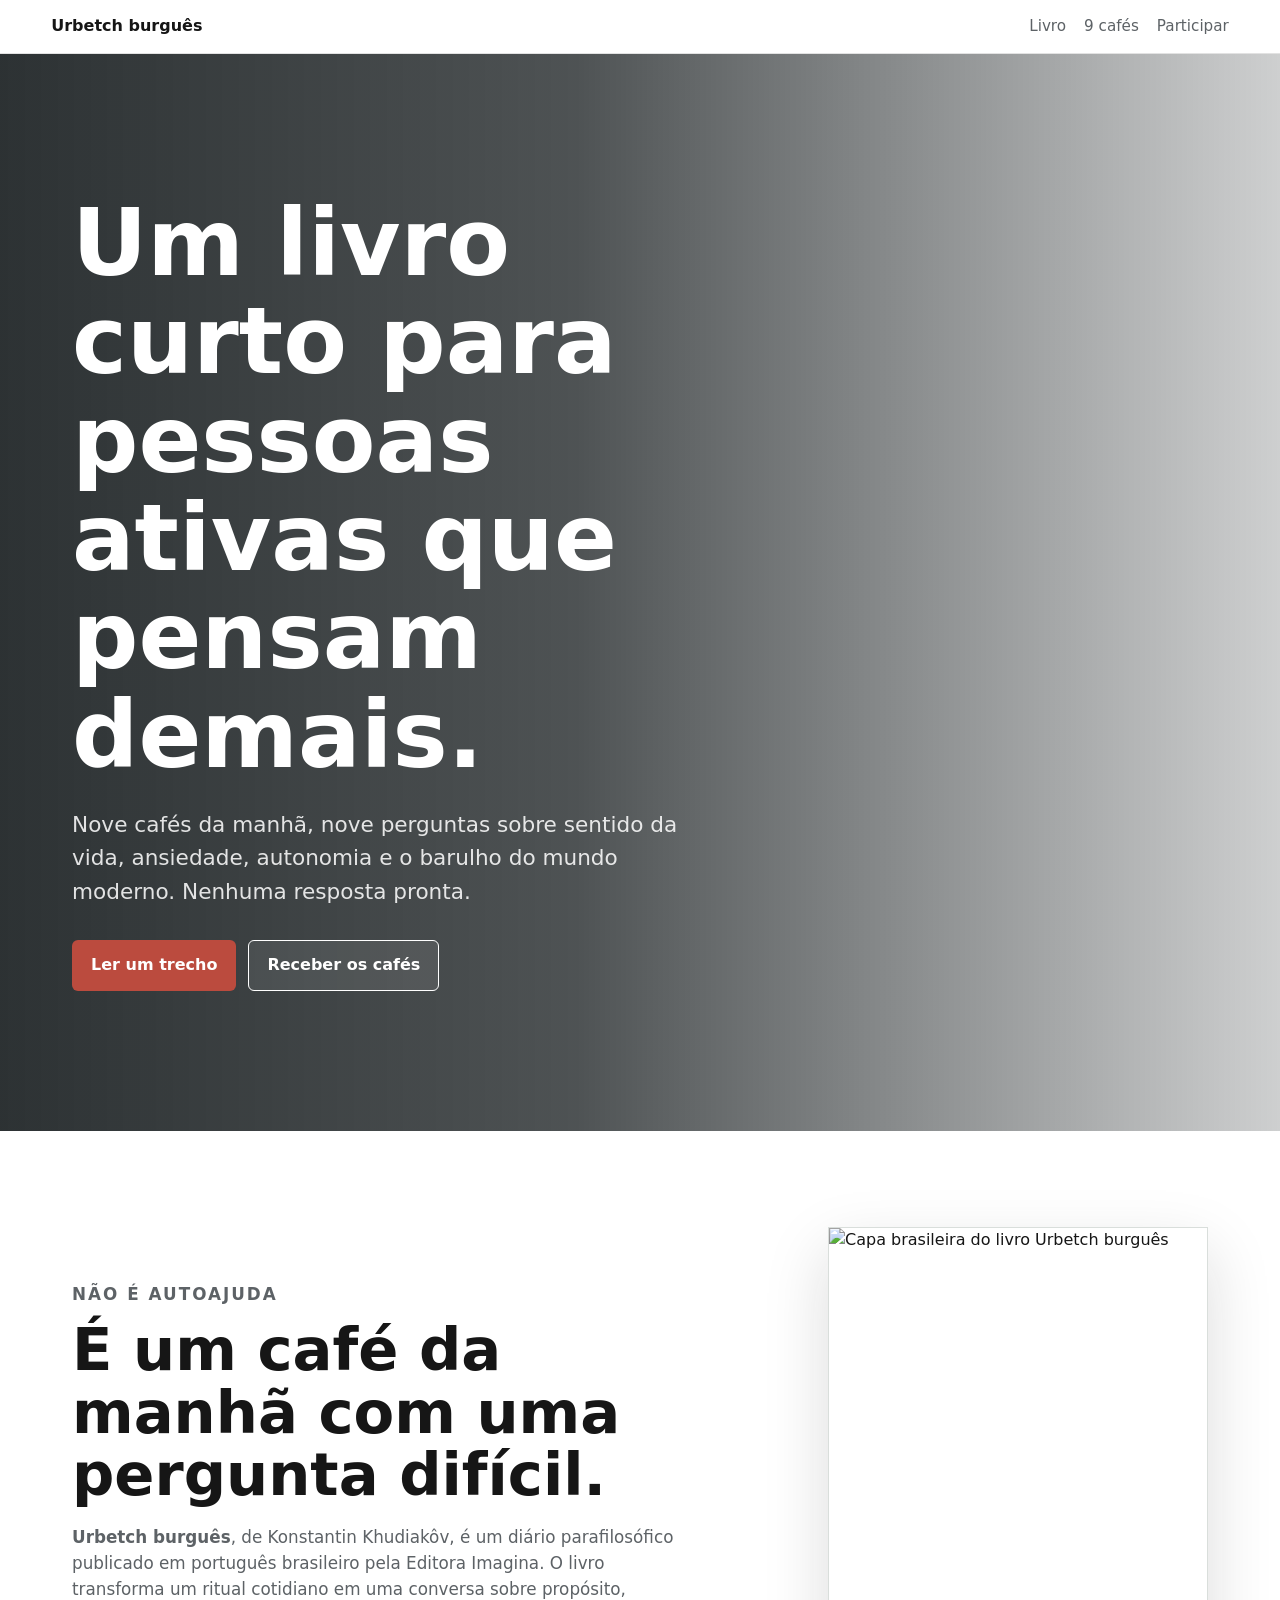
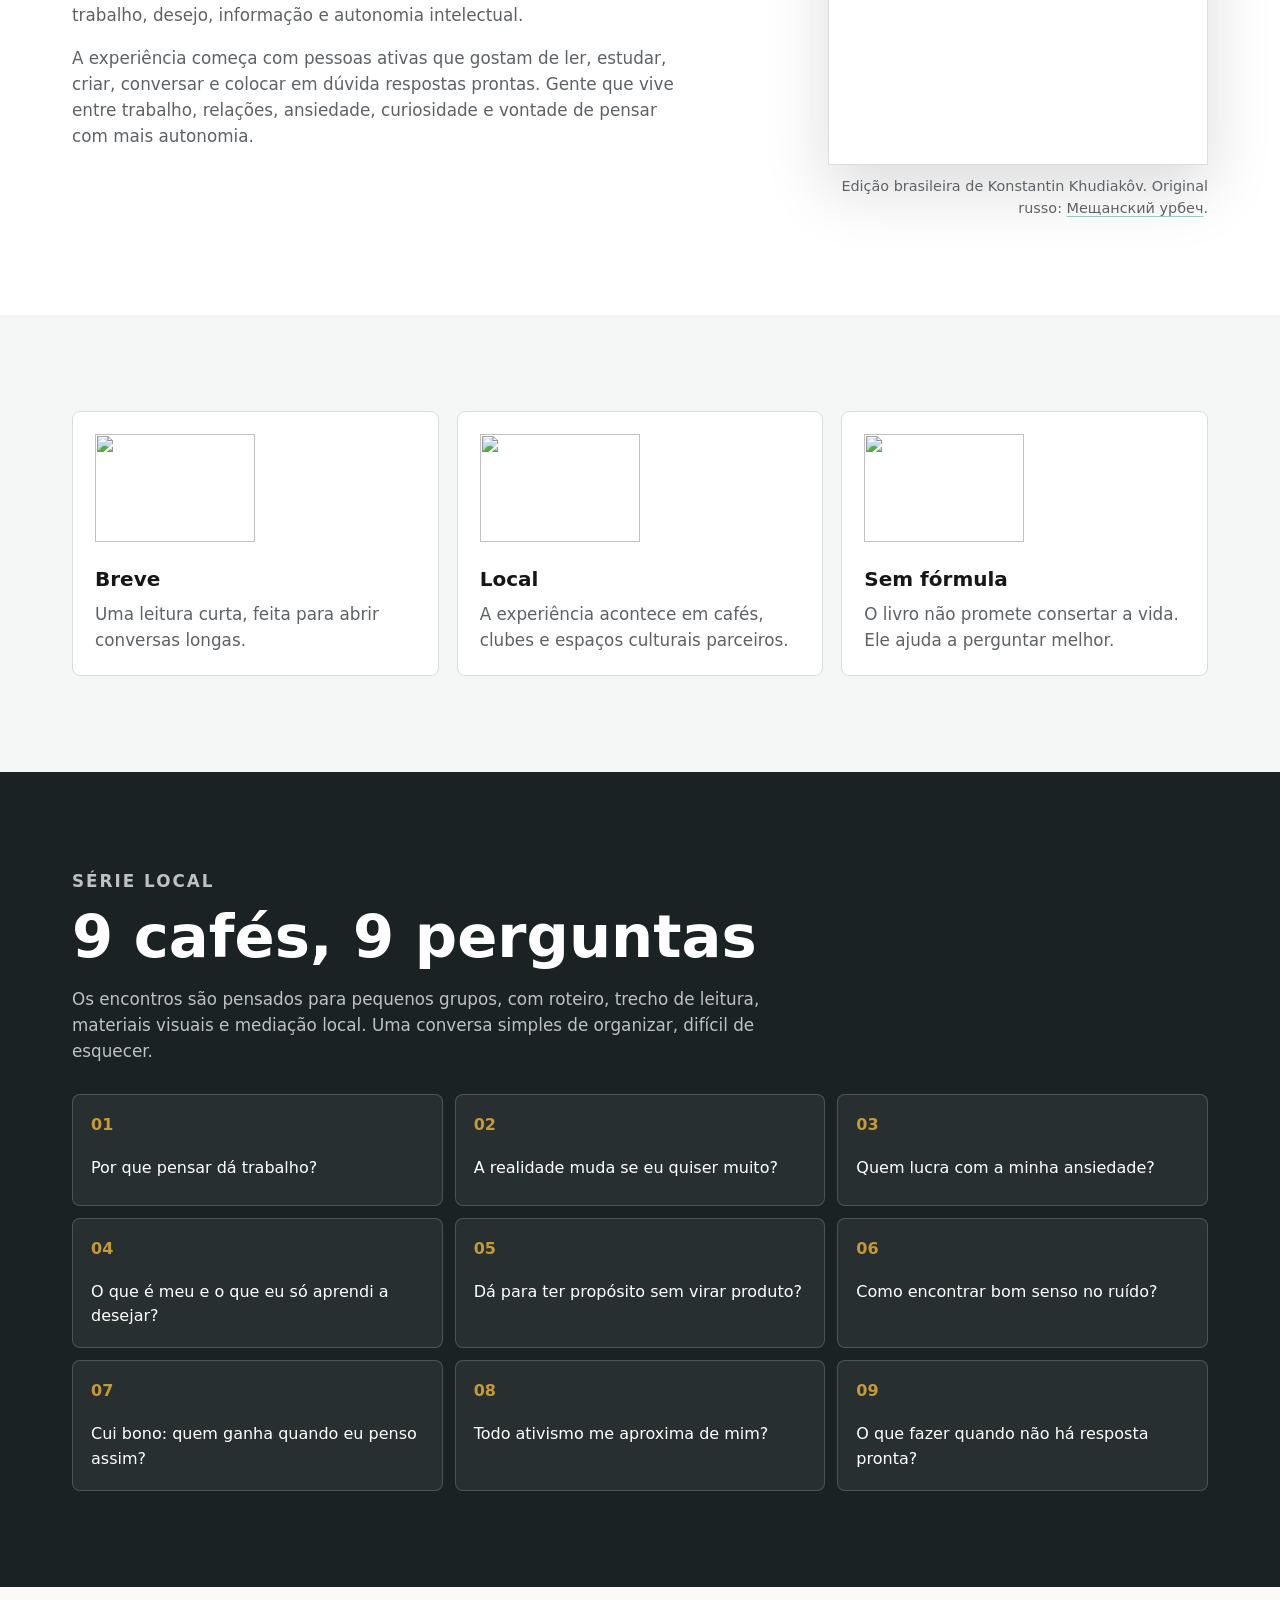
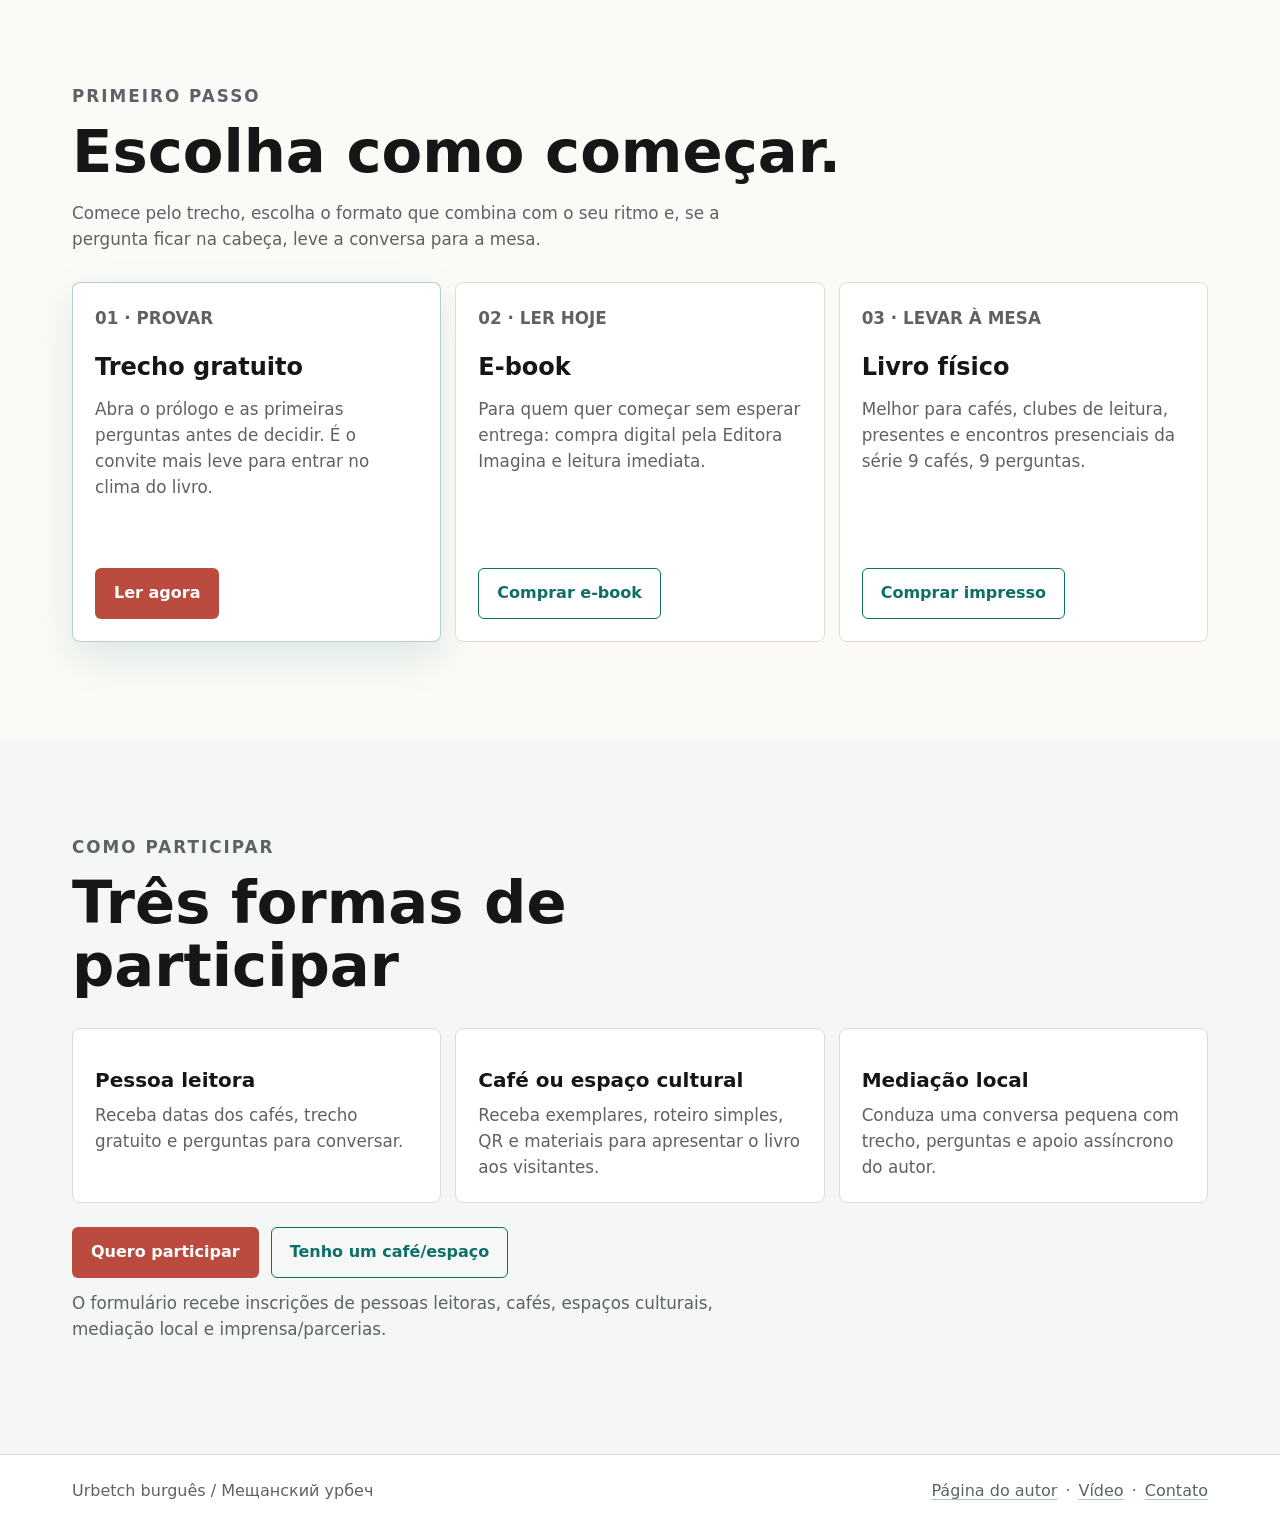
==== index.html @ 5fb28b90 "V260708_0" ====
<!doctype html>
<html lang="pt-BR">
  <head>
    <meta charset="utf-8" />
    <meta name="viewport" content="width=device-width, initial-scale=1" />
    <title>Urbetch burguês</title>
    <meta
      name="description"
      content="Um livro curto para pessoas ativas que pensam demais e não querem respostas prontas. Nove cafés, nove perguntas, nenhuma fórmula pronta."
    />
    <link rel="stylesheet" href="styles.css" />
  </head>
  <body>
    <header class="site-header" aria-label="Topo">
      <a class="brand" href="#topo">Urbetch burguês</a>
      <nav aria-label="Navegação principal">
        <a href="#livro">Livro</a>
        <a href="#cafes">9 cafés</a>
        <a href="#participar">Participar</a>
      </nav>
    </header>

    <main id="topo">
      <section class="hero" aria-labelledby="hero-title">
        <div class="hero-copy">
          <h1 id="hero-title">Um livro curto para pessoas ativas que pensam demais.</h1>
          <p class="hero-subtitle">
            Nove cafés da manhã, nove perguntas sobre sentido da vida, ansiedade,
            autonomia e o barulho do mundo moderno. Nenhuma resposta pronta.
          </p>
          <div class="hero-actions" aria-label="Ações principais">
            <a class="button primary" href="https://drive.google.com/file/d/1KFKnwinX4ZlY4uExMl0uKNinPe4b7w20/view?usp=sharing&utm_campaign=urbetch_natal_phase0&utm_source=landing&utm_medium=cta&utm_content=sample_main">Ler um trecho</a>
            <a class="button secondary" href="https://docs.google.com/forms/d/e/1FAIpQLSd4cilN8NzM5aMLvuM5T4M8hSEEgSHhuiCVSwaOtY0AEvKa4w/viewform?usp=publish-editor&utm_campaign=urbetch_natal_phase0&utm_source=landing&utm_medium=cta&utm_content=lead_hero">Receber os cafés</a>
          </div>
        </div>
      </section>

      <section id="livro" class="section intro">
        <div>
          <p class="kicker">Não é autoajuda</p>
          <h2>É um café da manhã com uma pergunta difícil.</h2>
          <p>
            <strong>Urbetch burguês</strong>, de Konstantin Khudiakôv, é um
            diário parafilosófico publicado em português brasileiro pela Editora
            Imagina. O livro transforma um ritual cotidiano em uma conversa sobre
            propósito, trabalho, desejo, informação e autonomia intelectual.
          </p>
          <p>
            A experiência começa com pessoas ativas que gostam de ler, estudar,
            criar, conversar e colocar em dúvida respostas prontas. Gente que
            vive entre trabalho, relações, ansiedade, curiosidade e vontade de
            pensar com mais autonomia.
          </p>
        </div>
        <figure class="book-figure">
          <img class="cover-main" src="assets/cover-brazil-a5-tight.jpg" alt="Capa brasileira do livro Urbetch burguês" />
          <figcaption>
            Edição brasileira de Konstantin Khudiakôv. Original russo:
            <a href="https://ridero.ru/books/meshanskii_urbech" lang="ru">Мещанский урбеч</a>.
          </figcaption>
        </figure>
      </section>

      <section class="section proof">
        <div class="proof-item">
          <img src="assets/breakfast.png" alt="" aria-hidden="true" />
          <h3>Breve</h3>
          <p>Uma leitura curta, feita para abrir conversas longas.</p>
        </div>
        <div class="proof-item">
          <img src="assets/conversation.png" alt="" aria-hidden="true" />
          <h3>Local</h3>
          <p>A experiência acontece em cafés, clubes e espaços culturais parceiros.</p>
        </div>
        <div class="proof-item">
          <img src="assets/thinking.png" alt="" aria-hidden="true" />
          <h3>Sem fórmula</h3>
          <p>O livro não promete consertar a vida. Ele ajuda a perguntar melhor.</p>
        </div>
      </section>

      <section id="cafes" class="section cafes" aria-labelledby="cafes-title">
        <div class="section-heading">
          <p class="kicker">Série local</p>
          <h2 id="cafes-title">9 cafés, 9 perguntas</h2>
          <p>
            Os encontros são pensados para pequenos grupos, com roteiro, trecho
            de leitura, materiais visuais e mediação local. Uma conversa simples
            de organizar, difícil de esquecer.
          </p>
        </div>
        <ol class="question-grid">
          <li>Por que pensar dá trabalho?</li>
          <li>A realidade muda se eu quiser muito?</li>
          <li>Quem lucra com a minha ansiedade?</li>
          <li>O que é meu e o que eu só aprendi a desejar?</li>
          <li>Dá para ter propósito sem virar produto?</li>
          <li>Como encontrar bom senso no ruído?</li>
          <li>Cui bono: quem ganha quando eu penso assim?</li>
          <li>Todo ativismo me aproxima de mim?</li>
          <li>O que fazer quando não há resposta pronta?</li>
        </ol>
      </section>

      <section id="trecho" class="section pathways" aria-labelledby="pathways-title">
        <div class="section-heading">
          <p class="kicker">Primeiro passo</p>
          <h2 id="pathways-title">Escolha como começar.</h2>
          <p>
            Comece pelo trecho, escolha o formato que combina com o seu ritmo e,
            se a pergunta ficar na cabeça, leve a conversa para a mesa.
          </p>
        </div>
        <div class="pathway-grid">
          <article class="pathway-card featured">
            <p class="pathway-label">01 · Provar</p>
            <h3>Trecho gratuito</h3>
            <p>
              Abra o prólogo e as primeiras perguntas antes de decidir. É o
              convite mais leve para entrar no clima do livro.
            </p>
            <a class="button primary" href="https://drive.google.com/file/d/1KFKnwinX4ZlY4uExMl0uKNinPe4b7w20/view?usp=sharing&utm_campaign=urbetch_natal_phase0&utm_source=landing&utm_medium=cta&utm_content=sample_section">Ler agora</a>
          </article>
          <article class="pathway-card">
            <p class="pathway-label">02 · Ler hoje</p>
            <h3>E-book</h3>
            <p>
              Para quem quer começar sem esperar entrega: compra digital pela
              Editora Imagina e leitura imediata.
            </p>
            <a class="button secondary" href="https://www.imaginaeditora.com/product-page/urbetch-burgu%C3%AAs-1?utm_campaign=urbetch_natal_phase0&utm_source=landing&utm_medium=cta&utm_content=buy_ebook">Comprar e-book</a>
          </article>
          <article class="pathway-card">
            <p class="pathway-label">03 · Levar à mesa</p>
            <h3>Livro físico</h3>
            <p>
              Melhor para cafés, clubes de leitura, presentes e encontros
              presenciais da série 9 cafés, 9 perguntas.
            </p>
            <a class="button secondary" href="https://www.imaginaeditora.com/product-page/urbetch-burgu%C3%AAs?utm_campaign=urbetch_natal_phase0&utm_source=landing&utm_medium=cta&utm_content=buy_print">Comprar impresso</a>
          </article>
        </div>
      </section>

      <section id="participar" class="section participate">
        <div class="section-heading">
          <p class="kicker">Como participar</p>
          <h2>Três formas de participar</h2>
        </div>
        <div class="participation-list">
          <article>
            <h3>Pessoa leitora</h3>
            <p>Receba datas dos cafés, trecho gratuito e perguntas para conversar.</p>
          </article>
          <article>
            <h3>Café ou espaço cultural</h3>
            <p>Receba exemplares, roteiro simples, QR e materiais para apresentar o livro aos visitantes.</p>
          </article>
          <article>
            <h3>Mediação local</h3>
            <p>Conduza uma conversa pequena com trecho, perguntas e apoio assíncrono do autor.</p>
          </article>
        </div>
        <div class="lead-actions" aria-label="Canais de interesse">
          <a class="button primary" href="https://docs.google.com/forms/d/e/1FAIpQLSd4cilN8NzM5aMLvuM5T4M8hSEEgSHhuiCVSwaOtY0AEvKa4w/viewform?usp=publish-editor&utm_campaign=urbetch_natal_phase0&utm_source=landing&utm_medium=cta&utm_content=lead_reader">Quero participar</a>
          <a class="button secondary" href="https://docs.google.com/forms/d/e/1FAIpQLSd4cilN8NzM5aMLvuM5T4M8hSEEgSHhuiCVSwaOtY0AEvKa4w/viewform?usp=publish-editor&utm_campaign=urbetch_natal_phase0&utm_source=landing&utm_medium=cta&utm_content=lead_partner">Tenho um café/espaço</a>
        </div>
        <p class="form-note">
          O formulário recebe inscrições de pessoas leitoras, cafés, espaços
          culturais, mediação local e imprensa/parcerias.
        </p>
      </section>
    </main>

    <footer class="site-footer">
      <p>Urbetch burguês / Мещанский урбеч</p>
      <p class="footer-links">
        <a href="https://taplink.cc/kost7sky">Página do autor</a>
        <span aria-hidden="true">·</span>
        <a href="https://www.youtube.com/watch?v=8ST_zcP6rTc">Vídeo</a>
        <span aria-hidden="true">·</span>
        <a href="mailto:kost7sky@inbox.ru">Contato</a>
      </p>
    </footer>
  </body>
</html>
---- styles.css ----
:root {
  color-scheme: light;
  --ink: #161616;
  --muted: #5d6266;
  --paper: #ffffff;
  --soft: #f4f7f5;
  --line: #d9dedb;
  --teal: #0e6f68;
  --coral: #bb4b3e;
  --gold: #c69a37;
}

* {
  box-sizing: border-box;
}

html {
  scroll-behavior: smooth;
}

body {
  margin: 0;
  background: var(--paper);
  color: var(--ink);
  font-family: Inter, ui-sans-serif, system-ui, -apple-system, BlinkMacSystemFont, "Segoe UI", sans-serif;
  line-height: 1.55;
}

a {
  color: inherit;
}

.site-header {
  position: sticky;
  top: 0;
  z-index: 20;
  display: flex;
  align-items: center;
  justify-content: space-between;
  gap: 24px;
  padding: 14px clamp(18px, 4vw, 56px);
  border-bottom: 1px solid rgba(22, 22, 22, 0.12);
  background: rgba(255, 255, 255, 0.92);
  backdrop-filter: blur(14px);
}

.brand {
  font-weight: 800;
  text-decoration: none;
}

nav {
  display: flex;
  gap: 18px;
  color: var(--muted);
  font-size: 0.95rem;
}

nav a {
  text-decoration: none;
}

nav a:hover {
  color: var(--teal);
}

.hero {
  min-height: 86vh;
  display: flex;
  align-items: center;
  padding: clamp(80px, 12vw, 140px) clamp(18px, 6vw, 72px);
  color: white;
  background:
    linear-gradient(90deg, rgba(10, 16, 18, 0.86) 0%, rgba(10, 16, 18, 0.72) 45%, rgba(10, 16, 18, 0.2) 100%),
    url("assets/cover-brazil-a5-tight.jpg") center right / cover no-repeat;
}

.hero-copy {
  width: min(720px, 100%);
}

.kicker {
  margin: 0 0 12px;
  color: var(--gold);
  font-size: 0.78rem;
  font-weight: 800;
  letter-spacing: 0.12em;
  text-transform: uppercase;
}

.hero h1,
.section h2 {
  margin: 0;
  line-height: 1.06;
  letter-spacing: 0;
}

.hero h1 {
  max-width: 760px;
  font-size: clamp(2.5rem, 8vw, 5.8rem);
}

.hero-subtitle {
  max-width: 650px;
  margin: 24px 0 0;
  color: rgba(255, 255, 255, 0.86);
  font-size: clamp(1.05rem, 2vw, 1.35rem);
}

.hero-actions,
.cta-panel {
  display: flex;
  flex-wrap: wrap;
  gap: 12px;
  margin-top: 32px;
}

.button,
button {
  display: inline-flex;
  align-items: center;
  justify-content: center;
  min-height: 46px;
  padding: 12px 18px;
  border: 1px solid transparent;
  border-radius: 6px;
  font: inherit;
  font-weight: 800;
  text-decoration: none;
  cursor: pointer;
}

.button.primary,
button {
  background: var(--coral);
  color: white;
}

.button.secondary {
  border-color: currentColor;
  background: rgba(255, 255, 255, 0.08);
  color: currentColor;
}

.section {
  padding: clamp(56px, 8vw, 96px) clamp(18px, 6vw, 72px);
}

.intro {
  display: grid;
  grid-template-columns: minmax(0, 1.15fr) minmax(260px, 0.85fr);
  gap: clamp(28px, 6vw, 72px);
  align-items: center;
}

.section h2 {
  max-width: 800px;
  font-size: clamp(2rem, 5vw, 3.7rem);
}

.section p {
  max-width: 720px;
  color: var(--muted);
  font-size: 1.05rem;
}

.book-figure {
  margin: 0;
  width: min(380px, 100%);
  margin-left: auto;
}

.book-figure img {
  display: block;
  border: 1px solid var(--line);
  box-shadow: 0 24px 60px rgba(22, 22, 22, 0.15);
}

.cover-main {
  width: 100%;
  aspect-ratio: 1 / 1.4142;
  object-fit: cover;
  object-position: center;
}

.book-figure figcaption {
  margin-top: 10px;
  color: var(--muted);
  font-size: 0.9rem;
  text-align: right;
}

.book-figure figcaption a,
.site-footer a {
  text-decoration-color: rgba(14, 111, 104, 0.38);
  text-underline-offset: 3px;
}

.proof {
  display: grid;
  grid-template-columns: repeat(3, minmax(0, 1fr));
  gap: 18px;
  background: var(--soft);
}

.proof-item,
.participation-list article {
  border: 1px solid var(--line);
  border-radius: 8px;
  background: white;
  padding: 22px;
}

.proof-item img {
  width: 100%;
  max-width: 160px;
  height: 108px;
  object-fit: contain;
  object-position: left center;
}

.proof-item h3,
.participation-list h3 {
  margin: 14px 0 6px;
  font-size: 1.25rem;
}

.proof-item p,
.participation-list p {
  margin: 0;
}

.section-heading {
  max-width: 820px;
  margin-bottom: 30px;
}

.cafes {
  background: #1b2224;
  color: white;
}

.cafes .section-heading p {
  color: rgba(255, 255, 255, 0.72);
}

.question-grid {
  display: grid;
  grid-template-columns: repeat(3, minmax(0, 1fr));
  gap: 12px;
  padding: 0;
  margin: 0;
  list-style: none;
  counter-reset: questions;
}

.question-grid li {
  min-height: 112px;
  padding: 18px;
  border: 1px solid rgba(255, 255, 255, 0.18);
  border-radius: 8px;
  background: rgba(255, 255, 255, 0.06);
  counter-increment: questions;
}

.question-grid li::before {
  content: counter(questions, decimal-leading-zero);
  display: block;
  margin-bottom: 18px;
  color: var(--gold);
  font-weight: 900;
}

.pathways {
  background: #fbfaf6;
}

.pathway-grid {
  display: grid;
  grid-template-columns: repeat(3, minmax(0, 1fr));
  gap: 14px;
}

.pathway-card {
  display: flex;
  min-height: 360px;
  flex-direction: column;
  align-items: flex-start;
  border: 1px solid var(--line);
  border-radius: 8px;
  background: white;
  padding: 22px;
}

.pathway-card.featured {
  border-color: rgba(14, 111, 104, 0.32);
  box-shadow: 0 16px 42px rgba(14, 111, 104, 0.12);
}

.pathway-label {
  margin: 0 0 18px;
  color: var(--gold);
  font-size: 0.78rem;
  font-weight: 900;
  text-transform: uppercase;
}

.pathway-card h3 {
  margin: 0 0 10px;
  font-size: 1.5rem;
}

.pathway-card p:not(.pathway-label) {
  margin: 0 0 22px;
  color: var(--muted);
}

.pathway-card .button {
  margin-top: auto;
}

.pathway-card .button.secondary {
  color: var(--teal);
}

.participate {
  background: var(--soft);
}

.participation-list {
  display: grid;
  grid-template-columns: repeat(3, minmax(0, 1fr));
  gap: 14px;
}

.lead-actions {
  display: flex;
  flex-wrap: wrap;
  gap: 12px;
  margin-top: 24px;
}

.lead-actions .button.secondary {
  color: var(--teal);
}

.form-note {
  margin-top: 12px;
  font-size: 0.92rem;
}

.sample-page {
  background: var(--paper);
}

.sample-reader {
  padding-bottom: 48px;
  background: var(--soft);
}

.sample-reader h1 {
  max-width: 860px;
  margin: 0;
  font-size: clamp(2.4rem, 6vw, 5rem);
  line-height: 1.06;
}

.sample-lead {
  max-width: 760px;
  color: var(--muted);
  font-size: clamp(1.05rem, 2vw, 1.25rem);
}

.excerpt {
  max-width: 860px;
  margin: 0 auto;
  padding-top: 56px;
}

.excerpt h2 {
  margin: 36px 0 12px;
  font-size: clamp(1.8rem, 4vw, 2.8rem);
}

.excerpt p,
.excerpt li {
  color: #2e3336;
  font-size: 1.08rem;
}

.excerpt-questions {
  display: grid;
  gap: 10px;
  padding-left: 24px;
}

.site-footer {
  display: flex;
  flex-wrap: wrap;
  justify-content: space-between;
  gap: 12px;
  padding: 24px clamp(18px, 6vw, 72px);
  border-top: 1px solid var(--line);
  color: var(--muted);
}

.site-footer p {
  margin: 0;
}

.footer-links {
  display: flex;
  flex-wrap: wrap;
  gap: 8px;
}

@media (max-width: 860px) {
  .site-header {
    align-items: flex-start;
    flex-direction: column;
    gap: 8px;
  }

  nav {
    width: 100%;
    justify-content: space-between;
  }

  .hero {
    min-height: 78vh;
    background:
      linear-gradient(180deg, rgba(10, 16, 18, 0.84) 0%, rgba(10, 16, 18, 0.7) 56%, rgba(10, 16, 18, 0.34) 100%),
      url("assets/cover-brazil-a5-tight.jpg") center / cover no-repeat;
  }

  .intro,
  .proof,
  .question-grid,
  .pathway-grid,
  .participation-list,
  .lead-actions {
    grid-template-columns: 1fr;
  }

  .book-figure {
    margin: 0;
    width: min(340px, 100%);
  }

  .book-figure figcaption {
    text-align: left;
  }
}

@media (max-width: 520px) {
  .hero-actions,
  .cta-panel,
  .lead-actions {
    flex-direction: column;
  }

  .button,
  button {
    width: 100%;
  }

  nav {
    font-size: 0.88rem;
  }
}
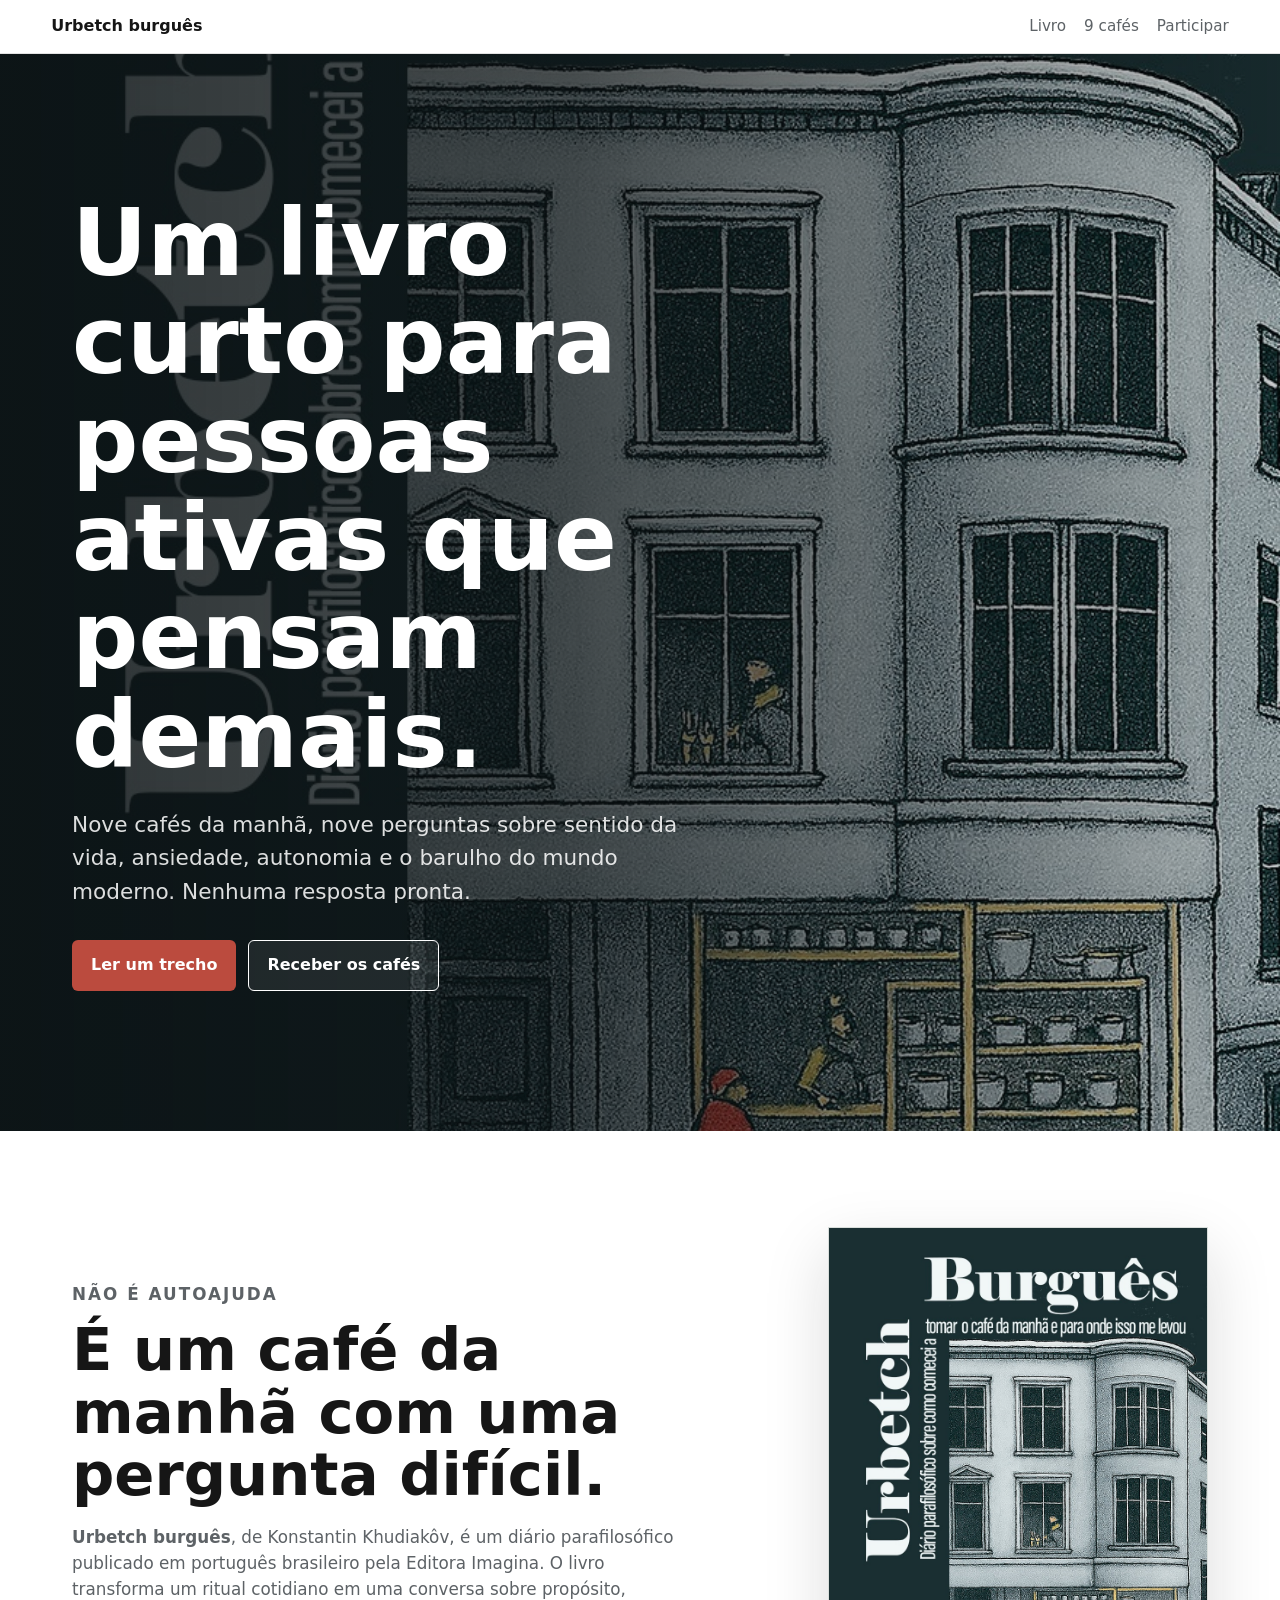
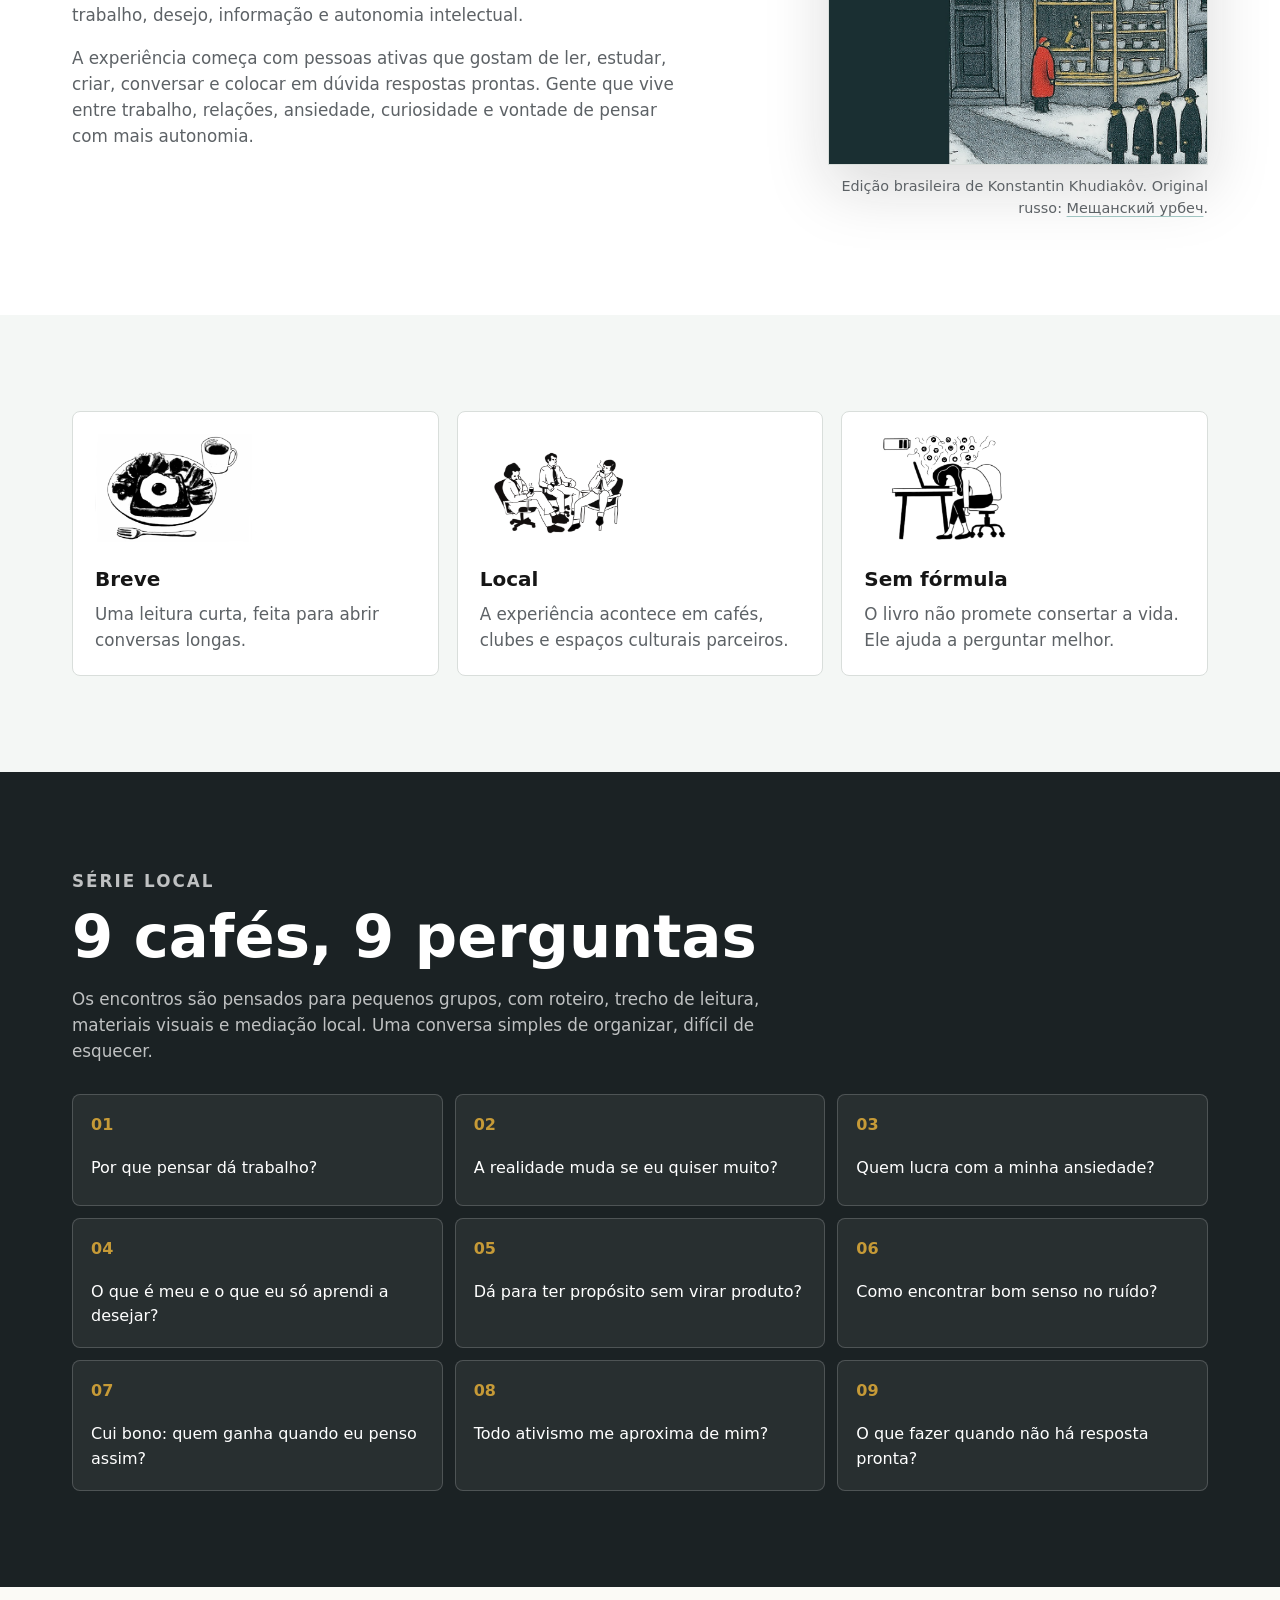
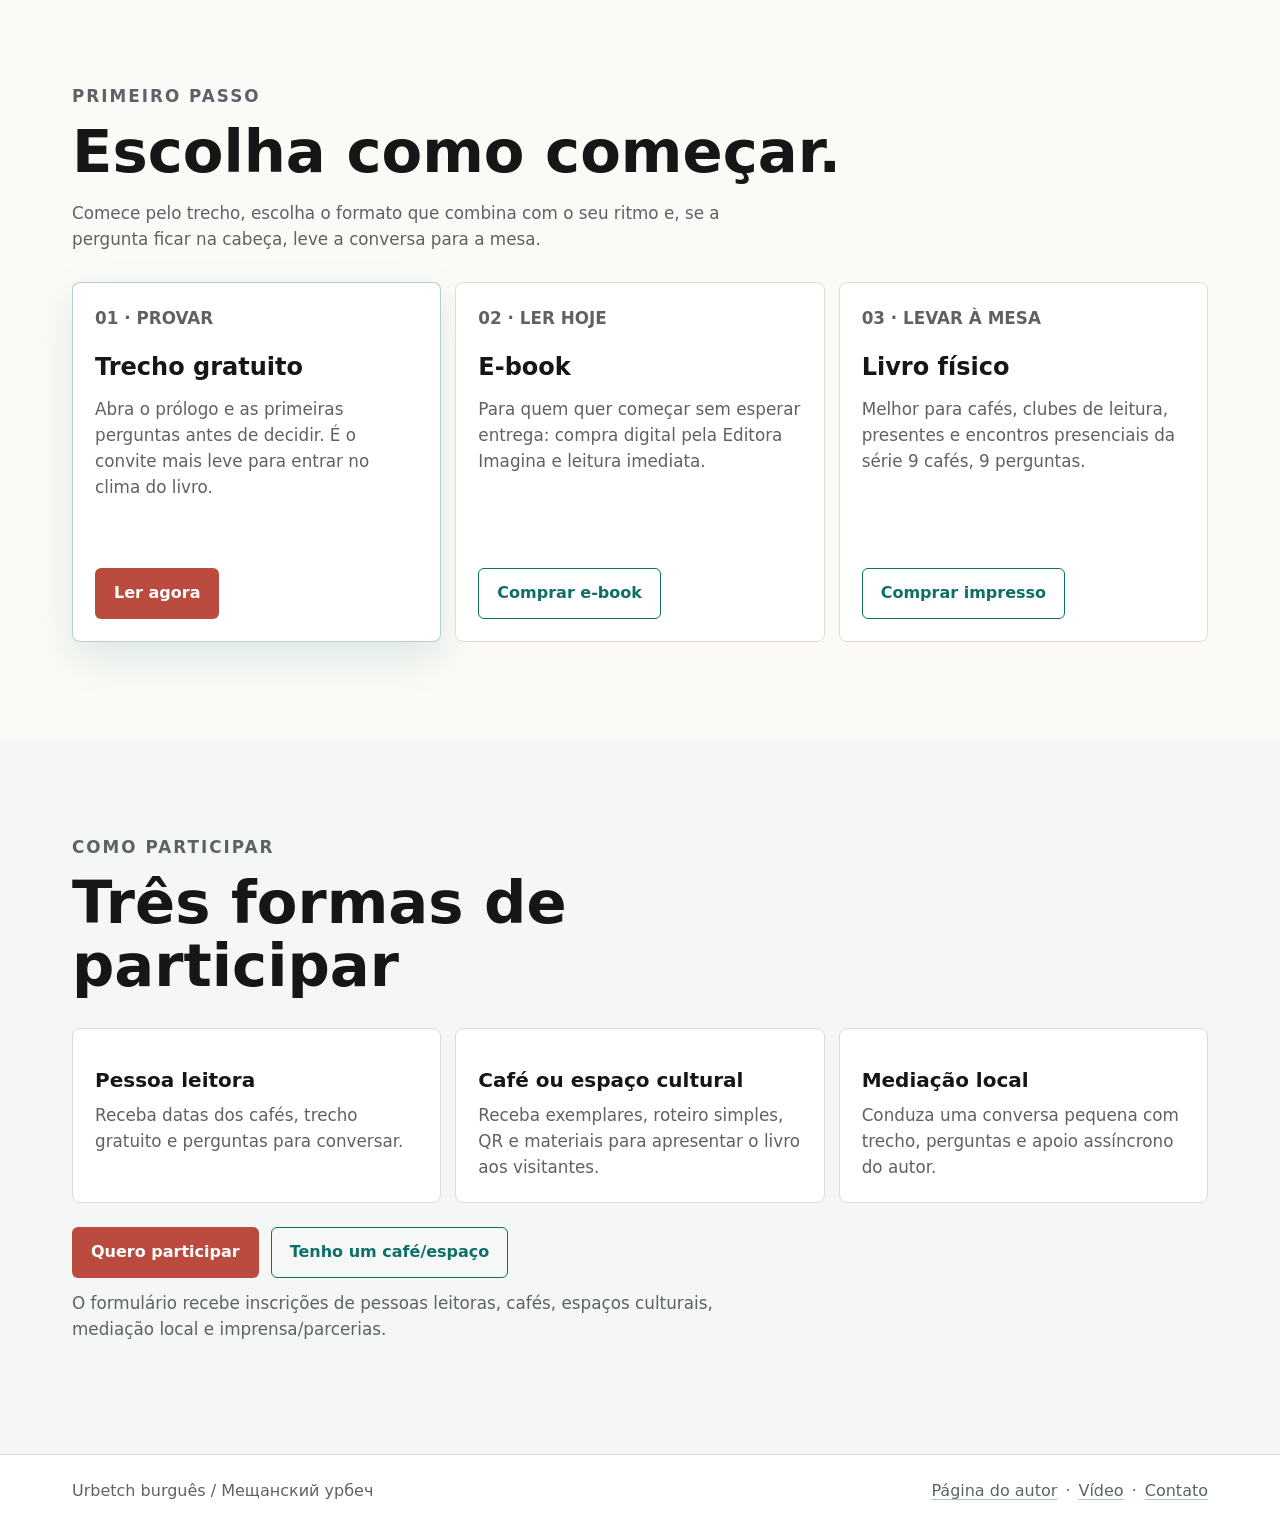
==== commit 2825834b: "Update index.html added GA4 tag" ====
--- a/index.html
+++ b/index.html
@@ -1,6 +1,15 @@
 <!doctype html>
 <html lang="pt-BR">
   <head>
+    <!-- Google tag (gtag.js) -->
+<script async src="https://www.googletagmanager.com/gtag/js?id=G-YPQSVJLJGC"></script>
+<script>
+  window.dataLayer = window.dataLayer || [];
+  function gtag(){dataLayer.push(arguments);}
+  gtag('js', new Date());
+
+  gtag('config', 'G-YPQSVJLJGC');
+</script>
     <meta charset="utf-8" />
     <meta name="viewport" content="width=device-width, initial-scale=1" />
     <title>Urbetch burguês</title>
